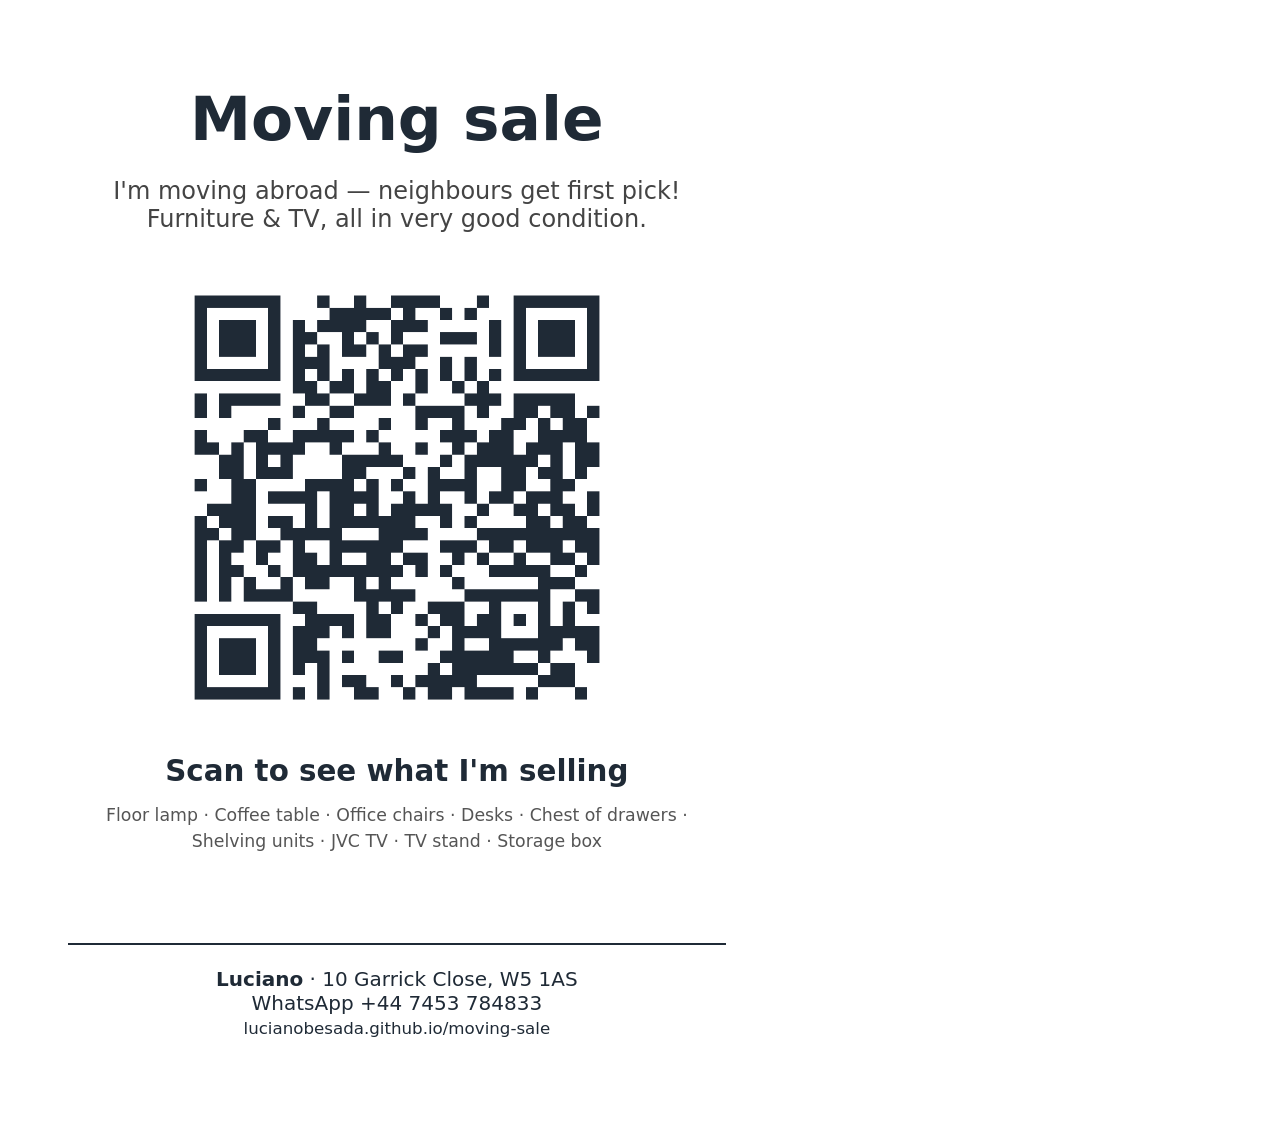
==== poster.html @ 3181bf72 "Moving sale page reading live status from Google Sheet Co-Authored-By: Claude Opus 5.5 <noreply@anth" ====
<!DOCTYPE html>
<html lang="en"><head><meta charset="utf-8"><title>Moving sale – poster</title>
<style>
@page{size:A4;margin:0}
body{margin:0;font-family:system-ui,-apple-system,Segoe UI,Roboto,sans-serif;color:#1f2a36}
.page{width:210mm;height:297mm;box-sizing:border-box;padding:22mm 18mm;display:flex;flex-direction:column;align-items:center;text-align:center}
h1{font-size:46pt;margin:0}
.sub{font-size:18pt;margin:6mm 0 10mm;color:#444}
img{width:120mm;height:120mm}
.scan{font-size:22pt;font-weight:700;margin:8mm 0 4mm}
.list{font-size:13pt;color:#555;max-width:160mm;line-height:1.5}
.contact{margin-top:auto;font-size:15pt;border-top:2px solid #1f2a36;padding-top:6mm;width:100%}
</style></head><body><div class="page">
<h1>Moving sale</h1>
<div class="sub">I'm moving abroad — neighbours get first pick!<br>Furniture &amp; TV, all in very good condition.</div>
<img src="qr.png" alt="QR code">
<div class="scan">Scan to see what I'm selling</div>
<div class="list">Floor lamp · Coffee table · Office chairs · Desks · Chest of drawers · Shelving units · JVC TV · TV stand · Storage box</div>
<div class="contact"><strong>Luciano</strong> · 10 Garrick Close, W5 1AS<br>WhatsApp +44 7453 784833<br><small>lucianobesada.github.io/moving-sale</small></div>
</div></body></html>
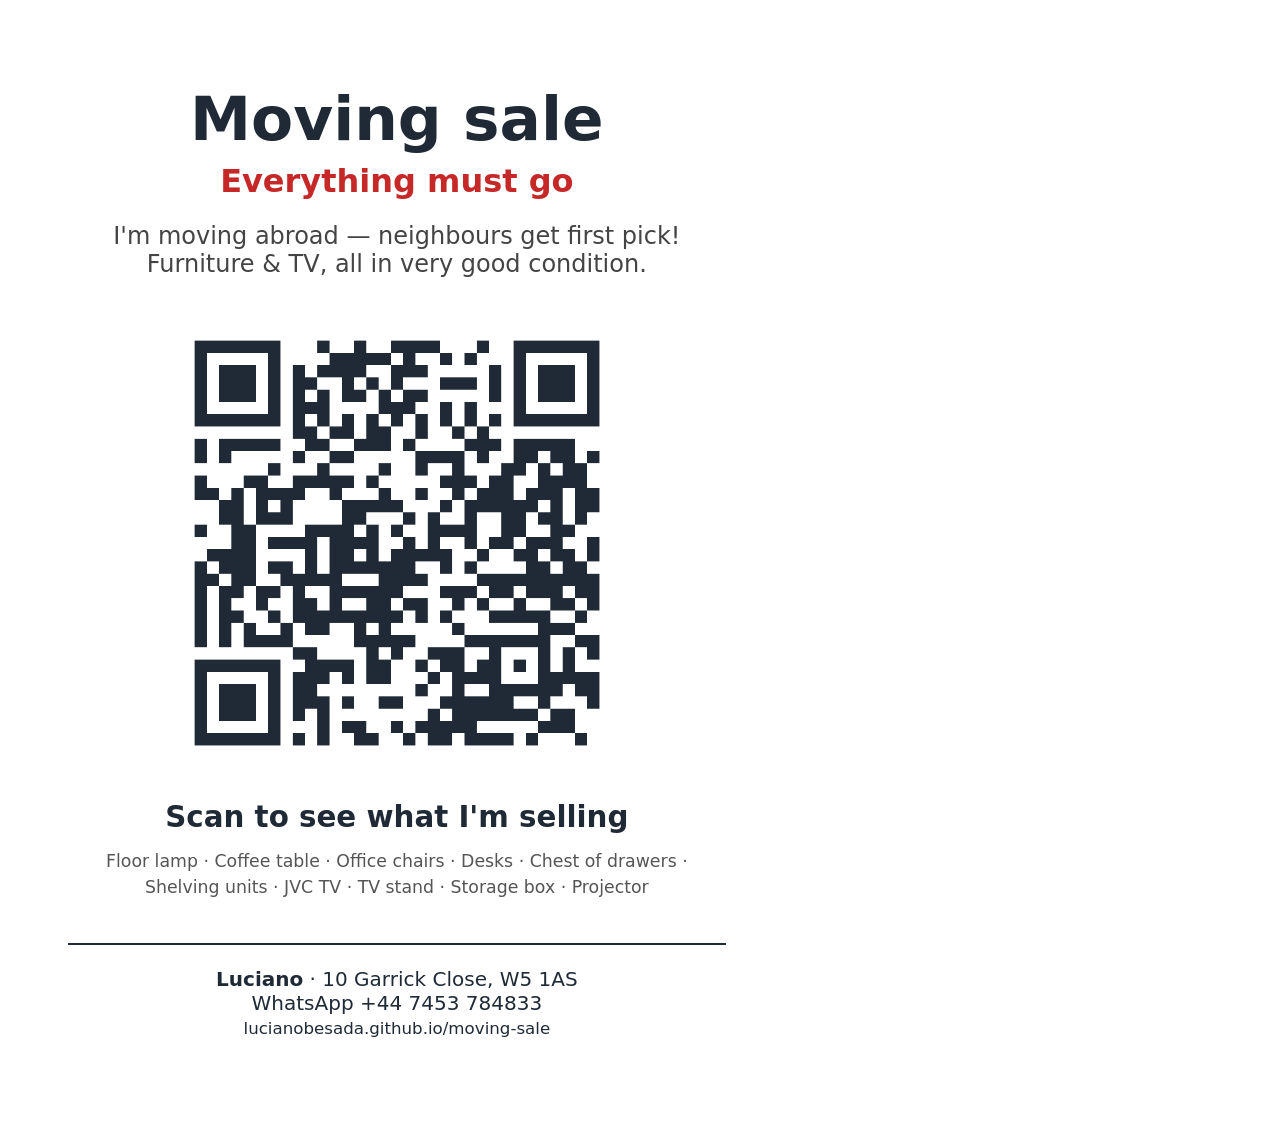
==== commit 449bdbfa: "Update poster heading and item list Co-Authored-By: Claude Opus 5.5 <noreply@anthropic.com> Claude-S" ====
--- a/poster.html
+++ b/poster.html
@@ -5,6 +5,7 @@
 body{margin:0;font-family:system-ui,-apple-system,Segoe UI,Roboto,sans-serif;color:#1f2a36}
 .page{width:210mm;height:297mm;box-sizing:border-box;padding:22mm 18mm;display:flex;flex-direction:column;align-items:center;text-align:center}
 h1{font-size:46pt;margin:0}
+.tag{font-size:24pt;font-weight:700;color:#c62828;margin-top:2mm}
 .sub{font-size:18pt;margin:6mm 0 10mm;color:#444}
 img{width:120mm;height:120mm}
 .scan{font-size:22pt;font-weight:700;margin:8mm 0 4mm}
@@ -12,9 +13,10 @@
 .contact{margin-top:auto;font-size:15pt;border-top:2px solid #1f2a36;padding-top:6mm;width:100%}
 </style></head><body><div class="page">
 <h1>Moving sale</h1>
+<div class="tag">Everything must go</div>
 <div class="sub">I'm moving abroad — neighbours get first pick!<br>Furniture &amp; TV, all in very good condition.</div>
 <img src="qr.png" alt="QR code">
 <div class="scan">Scan to see what I'm selling</div>
-<div class="list">Floor lamp · Coffee table · Office chairs · Desks · Chest of drawers · Shelving units · JVC TV · TV stand · Storage box</div>
+<div class="list">Floor lamp · Coffee table · Office chairs · Desks · Chest of drawers · Shelving units · JVC TV · TV stand · Storage box · Projector</div>
 <div class="contact"><strong>Luciano</strong> · 10 Garrick Close, W5 1AS<br>WhatsApp +44 7453 784833<br><small>lucianobesada.github.io/moving-sale</small></div>
 </div></body></html>
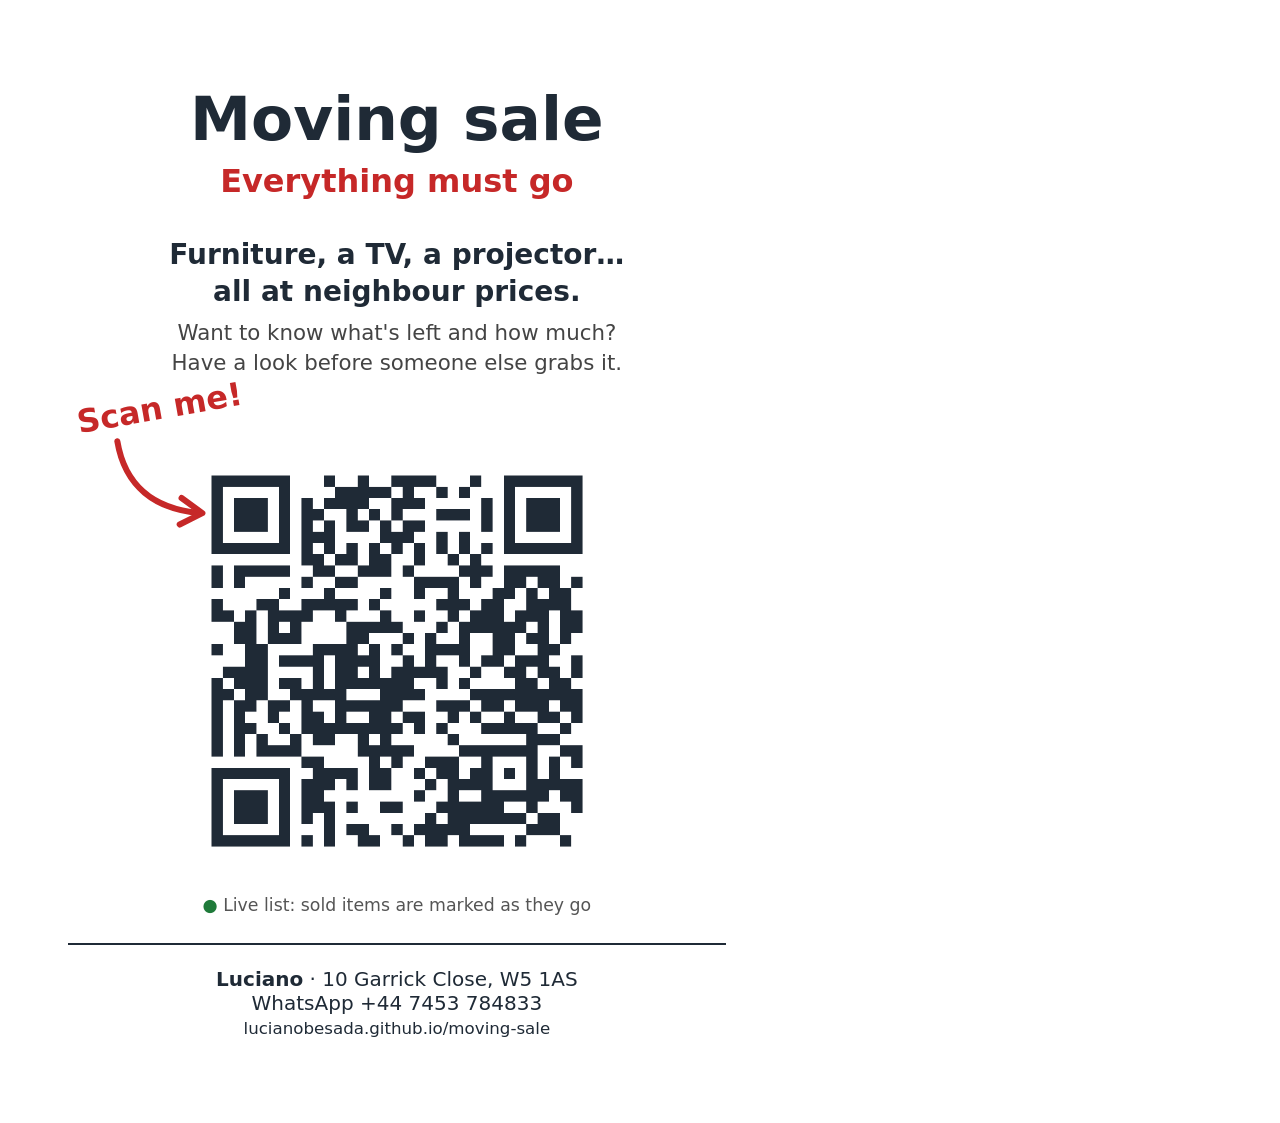
==== commit 6055ae4a: "Poster: curiosity intro, scan-me arrow, remove item list Co-Authored-By: Claude Opus 5.5 <noreply@an" ====
--- a/poster.html
+++ b/poster.html
@@ -6,17 +6,28 @@
 .page{width:210mm;height:297mm;box-sizing:border-box;padding:22mm 18mm;display:flex;flex-direction:column;align-items:center;text-align:center}
 h1{font-size:46pt;margin:0}
 .tag{font-size:24pt;font-weight:700;color:#c62828;margin-top:2mm}
-.sub{font-size:18pt;margin:6mm 0 10mm;color:#444}
-img{width:120mm;height:120mm}
-.scan{font-size:22pt;font-weight:700;margin:8mm 0 4mm}
-.list{font-size:13pt;color:#555;max-width:160mm;line-height:1.5}
+.hook{font-size:21pt;font-weight:700;margin:10mm 0 2mm;line-height:1.3}
+.sub{font-size:16pt;color:#444;margin:0 0 6mm;line-height:1.4}
+.qr-wrap{position:relative;width:110mm;height:110mm;margin-top:14mm}
+.qr-wrap img{width:100%;height:100%;display:block}
+.scanme{position:absolute;left:-30mm;top:-17mm;font-size:24pt;font-weight:800;color:#c62828;transform:rotate(-10deg)}
+.arrow{position:absolute;left:-22mm;top:-6mm;width:30mm;height:26mm}
+.live{font-size:13pt;color:#555;margin-top:7mm}
+.live b{color:#1f7a3a}
 .contact{margin-top:auto;font-size:15pt;border-top:2px solid #1f2a36;padding-top:6mm;width:100%}
 </style></head><body><div class="page">
 <h1>Moving sale</h1>
 <div class="tag">Everything must go</div>
-<div class="sub">I'm moving abroad — neighbours get first pick!<br>Furniture &amp; TV, all in very good condition.</div>
-<img src="qr.png" alt="QR code">
-<div class="scan">Scan to see what I'm selling</div>
-<div class="list">Floor lamp · Coffee table · Office chairs · Desks · Chest of drawers · Shelving units · JVC TV · TV stand · Storage box · Projector</div>
+<div class="hook">Furniture, a TV, a projector&hellip;<br>all at neighbour prices.</div>
+<div class="sub">Want to know what's left and how much?<br>Have a look before someone else grabs it.</div>
+<div class="qr-wrap">
+  <div class="scanme">Scan me!</div>
+  <svg class="arrow" viewBox="0 0 60 52" fill="none" stroke="#c62828" stroke-width="3.2" stroke-linecap="round" stroke-linejoin="round">
+    <path d="M6 6 C 10 30, 26 42, 50 44"/>
+    <path d="M40 36 L 51 44 L 39 50"/>
+  </svg>
+  <img src="qr.png" alt="QR code">
+</div>
+<div class="live"><b>&#9679;</b> Live list: sold items are marked as they go</div>
 <div class="contact"><strong>Luciano</strong> · 10 Garrick Close, W5 1AS<br>WhatsApp +44 7453 784833<br><small>lucianobesada.github.io/moving-sale</small></div>
 </div></body></html>
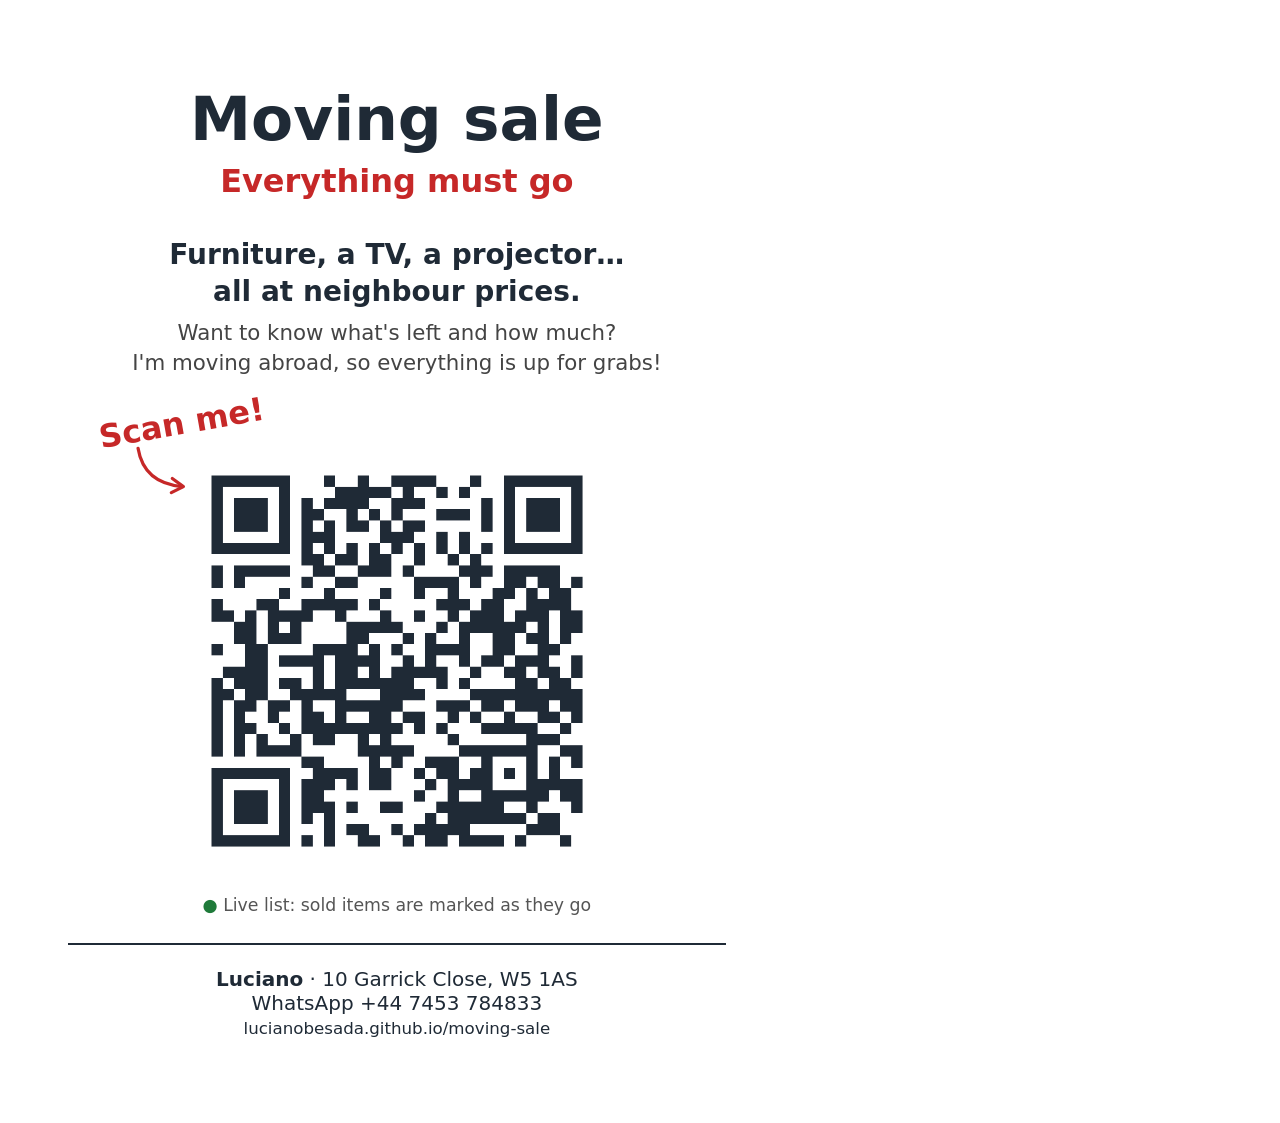
==== commit 6af1a9bf: "Poster: new teaser line, closer scan-me arrow Co-Authored-By: Claude Opus 5.5 <noreply@anthropic.com" ====
--- a/poster.html
+++ b/poster.html
@@ -10,8 +10,8 @@
 .sub{font-size:16pt;color:#444;margin:0 0 6mm;line-height:1.4}
 .qr-wrap{position:relative;width:110mm;height:110mm;margin-top:14mm}
 .qr-wrap img{width:100%;height:100%;display:block}
-.scanme{position:absolute;left:-30mm;top:-17mm;font-size:24pt;font-weight:800;color:#c62828;transform:rotate(-10deg)}
-.arrow{position:absolute;left:-22mm;top:-6mm;width:30mm;height:26mm}
+.scanme{position:absolute;left:-24mm;top:-13mm;font-size:24pt;font-weight:800;color:#c62828;transform:rotate(-10deg)}
+.arrow{position:absolute;left:-15mm;top:-3mm;width:16mm;height:14mm}
 .live{font-size:13pt;color:#555;margin-top:7mm}
 .live b{color:#1f7a3a}
 .contact{margin-top:auto;font-size:15pt;border-top:2px solid #1f2a36;padding-top:6mm;width:100%}
@@ -19,7 +19,7 @@
 <h1>Moving sale</h1>
 <div class="tag">Everything must go</div>
 <div class="hook">Furniture, a TV, a projector&hellip;<br>all at neighbour prices.</div>
-<div class="sub">Want to know what's left and how much?<br>Have a look before someone else grabs it.</div>
+<div class="sub">Want to know what's left and how much?<br>I'm moving abroad, so everything is up for grabs!</div>
 <div class="qr-wrap">
   <div class="scanme">Scan me!</div>
   <svg class="arrow" viewBox="0 0 60 52" fill="none" stroke="#c62828" stroke-width="3.2" stroke-linecap="round" stroke-linejoin="round">
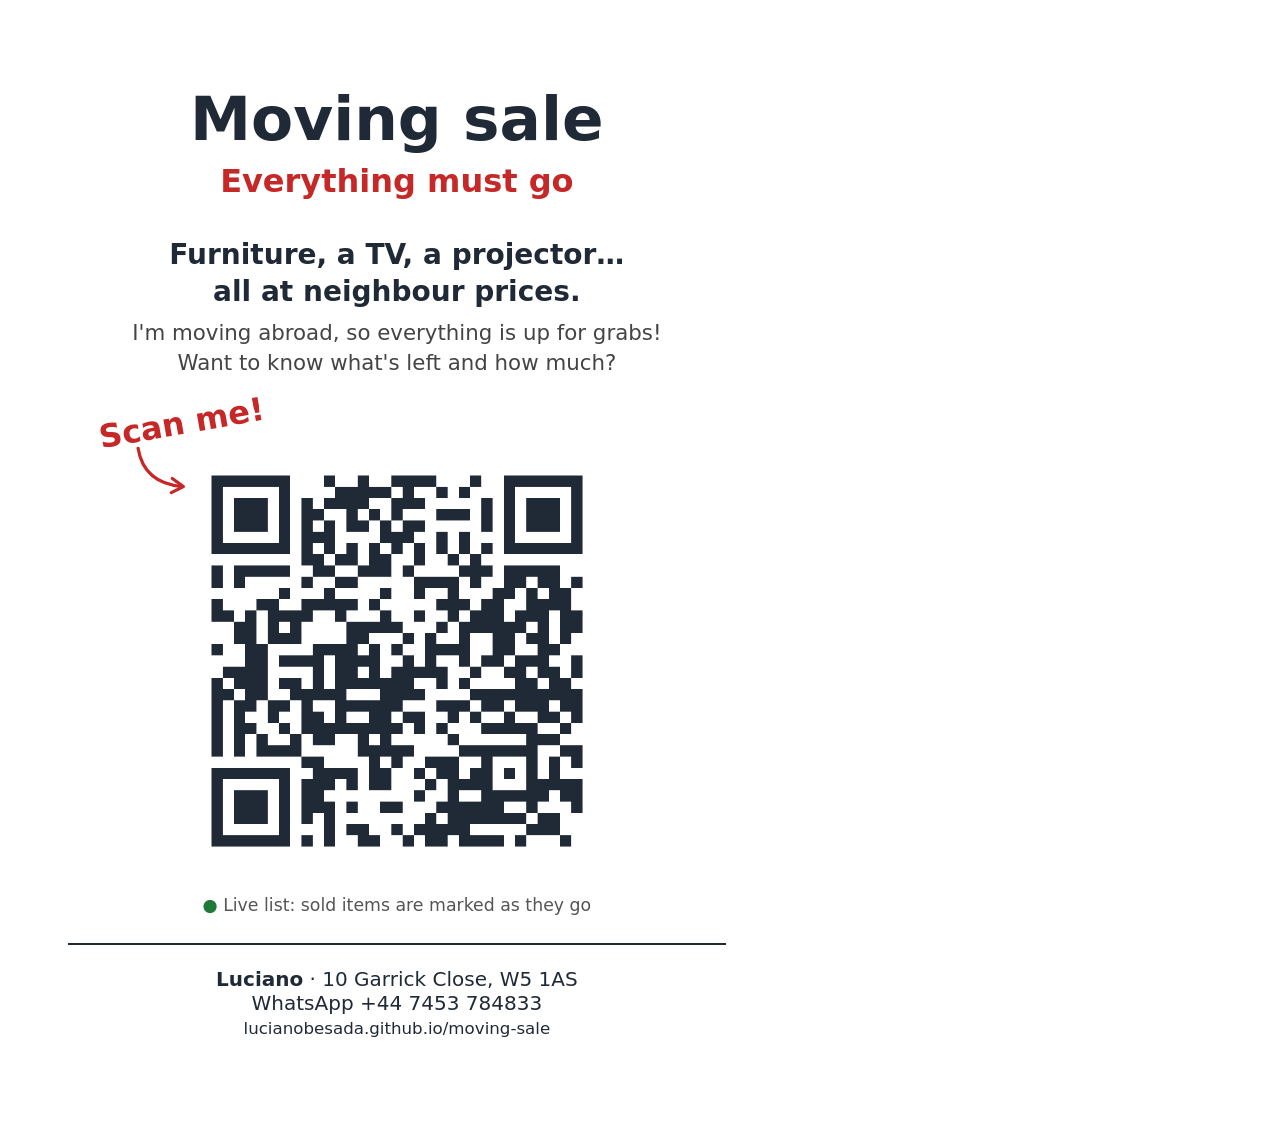
==== commit 36945d9e: "Poster: swap teaser lines Co-Authored-By: Claude Opus 5.5 <noreply@anthropic.com> Claude-Session: ht" ====
--- a/poster.html
+++ b/poster.html
@@ -19,7 +19,7 @@
 <h1>Moving sale</h1>
 <div class="tag">Everything must go</div>
 <div class="hook">Furniture, a TV, a projector&hellip;<br>all at neighbour prices.</div>
-<div class="sub">Want to know what's left and how much?<br>I'm moving abroad, so everything is up for grabs!</div>
+<div class="sub">I'm moving abroad, so everything is up for grabs!<br>Want to know what's left and how much?</div>
 <div class="qr-wrap">
   <div class="scanme">Scan me!</div>
   <svg class="arrow" viewBox="0 0 60 52" fill="none" stroke="#c62828" stroke-width="3.2" stroke-linecap="round" stroke-linejoin="round">
